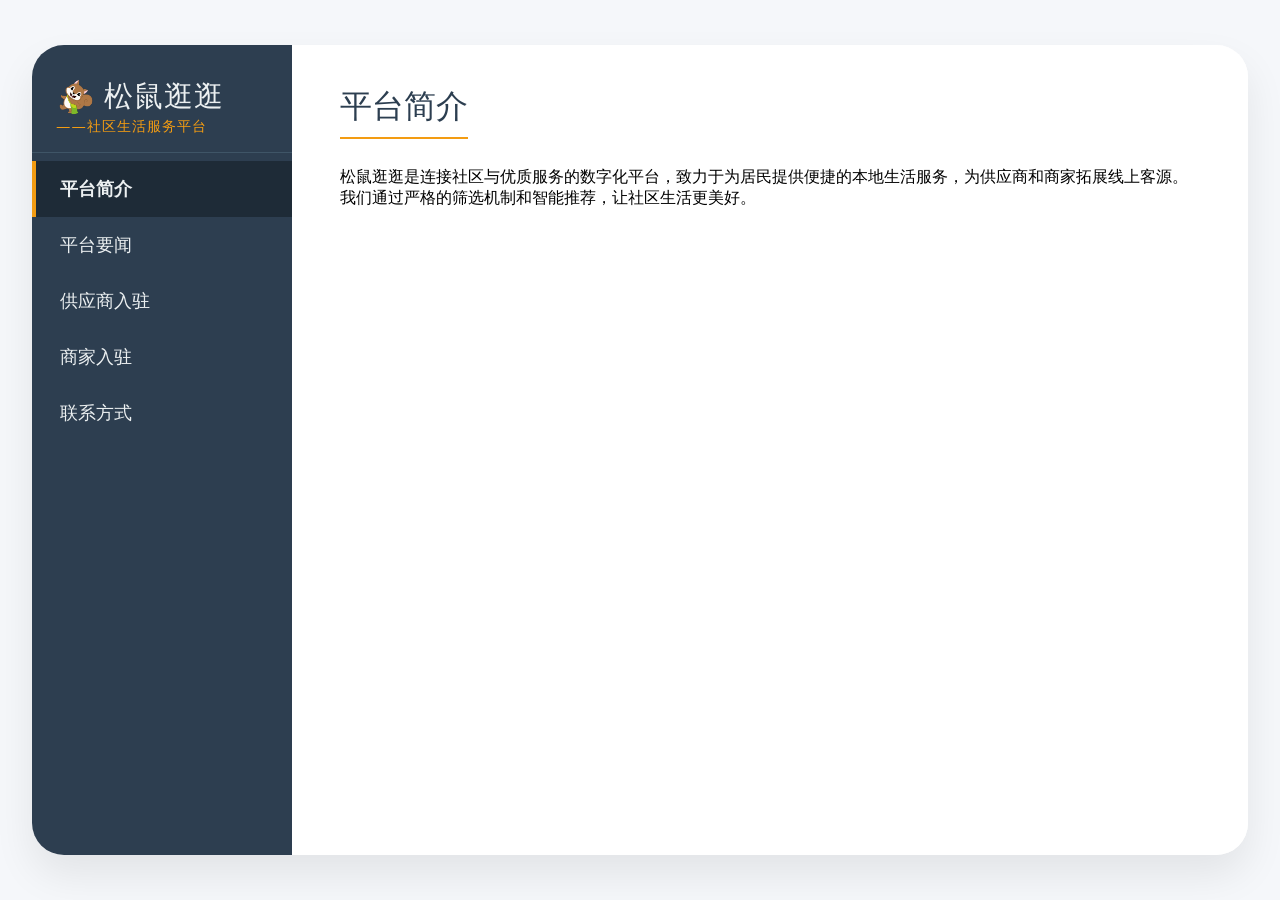
==== public/index.html @ 9945c1ae "更新 index.html" ====
<!DOCTYPE html>
<html lang="zh-CN">
<head>
    <meta charset="UTF-8">
    <meta name="viewport" content="width=device-width, initial-scale=1.0">
    <title>松鼠逛逛 · 社区生活服务</title>
    <link rel="stylesheet" href="css/style.css">
    <!-- 天地图 API (使用您的密钥) -->
    <script type="text/javascript" src="https://api.tianditu.gov.cn/api?v=4.0&tk=0a38cebb8893c8ae603090f97803e3af"></script>
</head>
<body>
    <div class="container">
        <!-- 左侧固定菜单 -->
<aside class="sidebar">
    <div class="logo-area">
        <img src="images/logo.png" alt="松鼠逛逛" class="logo-img">
        <span class="logo-text">松鼠逛逛</span>
        <span class="slogan-inline">——社区生活服务平台</span>
    </div>
    <nav>   
             <ul>
                    <li class="menu-item active" data-target="intro">平台简介</li>
                    <li class="menu-item" data-target="news">平台要闻</li>
                    <li class="menu-item" data-target="supplier">供应商入驻</li>
                    <li class="menu-item" data-target="merchant">商家入驻</li>
                    <li class="menu-item" data-target="contact">联系方式</li>
                </ul>
            </nav>
        </aside>

        <!-- 右侧主要内容区域 -->
        <main class="content" id="content-area">
            <!-- 平台简介 -->
            <div id="intro" class="page active">
                <h2>平台简介</h2>
                <p>松鼠逛逛是连接社区与优质服务的数字化平台，致力于为居民提供便捷的本地生活服务，为供应商和商家拓展线上客源。我们通过严格的筛选机制和智能推荐，让社区生活更美好。</p>
            </div>

            <!-- 平台要闻 (动态加载) -->
            <div id="news" class="page">
                <h2>平台要闻</h2>
                <div id="news-list"></div>
            </div>

            <!-- 供应商入驻表单 -->
            <div id="supplier" class="page">
                <h2>供应商入驻</h2>
                <form id="supplierForm">
                    <label>店铺名称 <input type="text" name="shopName" required></label>
                    <label>联系人电话 <input type="tel" name="contactPhone" required></label>
                    <label>联系人姓名 <input type="text" name="contactName" required></label>
                    <div class="address-group">
                        <label>省市区</label>
                        <select id="supplierProvince" name="province" required></select>
                        <select id="supplierCity" name="city" required></select>
                        <select id="supplierDistrict" name="district" required></select>
                    </div>
                    <label>详细地址 <input type="text" name="detailAddress" required></label>
                    <button type="button" class="map-pick-btn" data-form="supplier">📍 地图选点</button>
                    <button type="submit" class="submit-btn">提交入驻申请</button>
                </form>
            </div>

            <!-- 商家入驻表单 -->
            <div id="merchant" class="page">
                <h2>商家入驻</h2>
                <form id="merchantForm">
                    <label>店铺名称 <input type="text" name="shopName" required></label>
                    <label>联系人电话 <input type="tel" name="contactPhone" required></label>
                    <label>联系人姓名 <input type="text" name="contactName" required></label>
                    <div class="address-group">
                        <label>省市区</label>
                        <select id="merchantProvince" name="province" required></select>
                        <select id="merchantCity" name="city" required></select>
                        <select id="merchantDistrict" name="district" required></select>
                    </div>
                    <label>详细地址 <input type="text" name="detailAddress" required></label>
                    <button type="button" class="map-pick-btn" data-form="merchant">📍 地图选点</button>
                    <button type="submit" class="submit-btn">提交入驻申请</button>
                </form>
            </div>

            <!-- 平台联系方式 -->
            <div id="contact" class="page">
                <h2>平台联系方式</h2>
                <p>📞 电话：<strong>400-123-4567</strong>  （请修改为实际电话）</p>
                <p>📧 邮箱：<strong>contact@songu.com</strong>  （请修改为实际邮箱）</p>
                <p>🏢 地址：<strong>上海市浦东新区松鼠大厦18F</strong>  （请修改为实际地址）</p>
                <p>⏰ 服务时间：周一至周日 9:00 - 21:00</p>
            </div>
        </main>
    </div>

    <!-- 地图选点弹窗 -->
<div id="mapModal" class="modal">
    <div class="modal-content">
        <span class="close">&times;</span>
        <div class="button-group">
            <input type="text" id="searchAddress" placeholder="输入地址搜索">
            <button id="searchBtn" style="background:#3498db; color:white; border:none; border-radius:8px; cursor:pointer;">搜索</button>
            <button id="locateBtn" style="background:#27ae60; color:white; border:none; border-radius:8px; cursor:pointer;">📍 定位</button>
        </div>
        <div id="mapContainer" style="width:100%; height:400px;"></div>
        <p>点击地图上的位置，系统将自动填充省市区及详细地址</p>
    </div>
</div>

    <script src="js/tianmap.js"></script>
    <script src="js/main.js?v=20260320"></script>
</body>
</html>
---- public/css/style.css ----
* {
    margin: 0;
    padding: 0;
    box-sizing: border-box;
    font-family: 'Segoe UI', Roboto, system-ui, sans-serif;
}

body {
    background: #f5f7fa;
    height: 100vh;
    display: flex;
    align-items: center;
    justify-content: center;
}

.container {
    display: flex;
    width: 1300px;
    max-width: 95vw;
    height: 90vh;
    min-height: 600px;
    background: white;
    border-radius: 32px;
    box-shadow: 0 20px 40px rgba(0,0,0,0.08);
    overflow: hidden;
}

/* 左侧菜单 */
.sidebar {
    width: 260px;
    background: #2d3e50;
    color: #ecf0f1;
    padding: 32px 0;
    display: flex;
    flex-direction: column;
    height: 100%;
    flex-shrink: 0;
}

.logo-area {
    display: flex;
    align-items: center;      /* 垂直居中对齐 */
    flex-wrap: wrap;          /* 小屏幕允许换行 */
    padding: 0 24px 16px 24px;
    border-bottom: 1px solid #3f5567;
    margin-bottom: 8px;
}

.logo-img {
    height: 40px;
    width: auto;
    margin-right: 8px;
    vertical-align: middle;
}
.logo-text {
    font-size: 1.8rem;
    font-weight: 400;
    letter-spacing: 1px;
    margin-right: 8px;        /* 与广告语的间距 */
    vertical-align: middle;
}

.slogan-inline {
    font-size: 0.9rem;        /* 小于主标题 */
    color: #f39c12;           /* 橙色 */
    letter-spacing: 1px;
    white-space: nowrap;      /* 默认不换行 */
    vertical-align: middle;
}

.sidebar nav ul {
    list-style: none;
}

.menu-item {
    padding: 16px 24px;
    font-size: 1.1rem;
    cursor: pointer;
    transition: 0.2s;
    border-left: 4px solid transparent;
}

.menu-item:hover {
    background: #3f5567;
    border-left-color: #f39c12;
}

.menu-item.active {
    background: #1e2b37;
    border-left-color: #f39c12;
    font-weight: 600;
}

/* 右侧内容 */
.content {
    flex: 1;
    padding: 40px 48px;
    overflow-y: auto;
    background: #ffffff;
}

.page {
    display: none;
}

.page.active {
    display: block;
}

h2 {
    font-size: 2rem;
    font-weight: 500;
    margin-bottom: 28px;
    color: #2c3e50;
    border-bottom: 2px solid #f39c12;
    padding-bottom: 8px;
    display: inline-block;
}

/* 新闻列表 */
.news-item {
    background: #f8f9fc;
    border-radius: 16px;
    padding: 20px 24px;
    margin-bottom: 20px;
    box-shadow: 0 4px 12px rgba(0,0,0,0.02);
    transition: 0.15s;
    border-left: 6px solid #f39c12;
}

.news-header {
    cursor: pointer;
    transition: background 0.2s;
    border-radius: 8px;
    padding: 4px 0;
}

.news-header:hover {
    background: #f0f2f5;
}

.news-item h3 {
    font-size: 1.4rem;
    color: #2c3e50;
    margin-bottom: 8px;
}

.news-time {
    font-size: 0.9rem;
    color: #7f8c8d;
    margin-bottom: 12px;
}

.news-content {
    display: none;
    margin-top: 12px;
    padding-left: 16px;
    border-left: 3px solid #f39c12;
    line-height: 1.7;
    color: #34495e;
}

/* 表单样式 */
form {
    max-width: 600px;
    background: #f9f9fc;
    padding: 32px;
    border-radius: 24px;
    box-shadow: 0 8px 20px rgba(0,0,0,0.02);
}

form label {
    display: block;
    margin-bottom: 20px;
    font-weight: 500;
    color: #2d3e50;
}

form input, form select {
    width: 100%;
    padding: 12px 16px;
    margin-top: 6px;
    border: 1px solid #d0d9e4;
    border-radius: 12px;
    font-size: 1rem;
    background: white;
    transition: 0.15s;
}

form input:focus, form select:focus {
    outline: none;
    border-color: #f39c12;
    box-shadow: 0 0 0 3px rgba(243,156,18,0.1);
}

.address-group select {
    width: calc(33.33% - 6px);
    margin-right: 6px;
    display: inline-block;
}

.address-group select:last-child {
    margin-right: 0;
}

.map-pick-btn {
    background: #3498db;
    color: white;
    border: none;
    padding: 12px 24px;
    border-radius: 30px;
    font-size: 1rem;
    font-weight: 600;
    cursor: pointer;
    margin: 10px 0 20px 0;
    border: none;
    transition: 0.15s;
}

.map-pick-btn:hover {
    background: #2980b9;
}

button[type="submit"] {
    background: #f39c12;
    color: white;
    border: none;
    padding: 14px 28px;
    border-radius: 40px;
    font-size: 1.1rem;
    font-weight: 600;
    cursor: pointer;
    width: 100%;
    transition: 0.15s;
}

button[type="submit"]:hover {
    background: #e67e22;
}

/* 地图弹窗 */
.modal {
    display: none;
    position: fixed;
    z-index: 1000;
    left: 0;
    top: 0;
    width: 100%;
    height: 100%;
    background: rgba(0,0,0,0.5);
    align-items: center;
    justify-content: center;
}

.modal-content {
    background: white;
    width: 700px;
    max-width: 90%;
    border-radius: 28px;
    padding: 24px;
    position: relative;
}

.close {
    position: absolute;
    right: 20px;          /* 从右侧偏移20px */
    top: 15px;            /* 从顶部偏移15px */
    font-size: 28px;
    font-weight: 600;
    color: #aaa;
    cursor: pointer;
    z-index: 10;          /* 确保在顶层 */
}
.close:hover {
    color: #333;
}

#mapContainer {
    border-radius: 16px;
    margin: 16px 0;
}

/* 手机端优化 */
@media (max-width: 800px) {
    .container {
        flex-direction: column;
        height: 100vh;                /* 固定为视口高度，确保粘性定位有效 */
        border-radius: 0;
        min-height: auto;
    }

    .sidebar {
        width: 100%;
        height: auto;
        padding: 12px 8px;
        position: sticky;              /* 粘性定位 */
        top: 0;                        /* 固定在顶部 */
        z-index: 10;                   /* 确保位于内容之上 */
        background: #2d3e50;           /* 与侧边栏背景色一致，防止内容透出 */
    }

    .content {
        flex: 1;                        /* 占据剩余高度 */
        overflow-y: auto;                /* 允许滚动 */
        padding: 16px;
        justify-content: flex-start;
        -webkit-overflow-scrolling: touch; /* iOS 平滑滚动 */
    }

    .logo-img {
        height: 30px;
    }

    .logo-text {
        font-size: 1.5rem;
    }

    .slogan-inline {
        font-size: 0.8rem;
        white-space: normal;            /* 小屏幕允许换行 */
    }

    .sidebar nav ul {
        display: flex;
        flex-wrap: wrap;
        justify-content: center;
        gap: 4px;
    }

    .menu-item {
        display: inline-block;
        width: auto;
        border-left: none;
        border-bottom: 3px solid transparent;
        padding: 8px 12px;
        font-size: 0.95rem;
    }

    .menu-item.active {
        border-bottom-color: #f39c12;
        background: none;
    }

    h2 {
        font-size: 1.6rem;
        margin-bottom: 16px;
    }

    form {
        padding: 20px;
    }

    .address-group select {
        width: 100%;
        margin-right: 0;
        margin-bottom: 8px;
    }

    .map-pick-btn,
    button[type="submit"] {
        width: 100%;
    }
}

/* 地图弹窗头部布局 */
.modal-content {
    position: relative;
    padding-top: 50px; /* 为关闭按钮留出空间 */
}

.close {
    position: absolute;
    right: 15px;
    top: 10px;
    z-index: 20;
    font-size: 28px;
    font-weight: 600;
    color: #aaa;
    cursor: pointer;
}

.close:hover {
    color: #333;
}

/* 搜索行按钮组 */
.button-group {
    display: flex;
    gap: 8px;
    margin-bottom: 10px;
}

.button-group input {
    flex: 2; /* 搜索框占更多空间 */
    min-width: 0; /* 防止溢出 */
}

.button-group button {
    flex: 1; /* 两个按钮等宽 */
    white-space: nowrap;
    padding: 8px 0;
}

.submit-link {
    display: inline-block;
    background: #f39c12;
    color: white;
    border: none;
    padding: 14px 28px;
    border-radius: 40px;
    font-size: 1.1rem;
    font-weight: 600;
    cursor: pointer;
    width: 100%;
    text-align: center;
    text-decoration: none;
    transition: 0.15s;
}
.submit-link:hover {
    background: #e67e22;
}
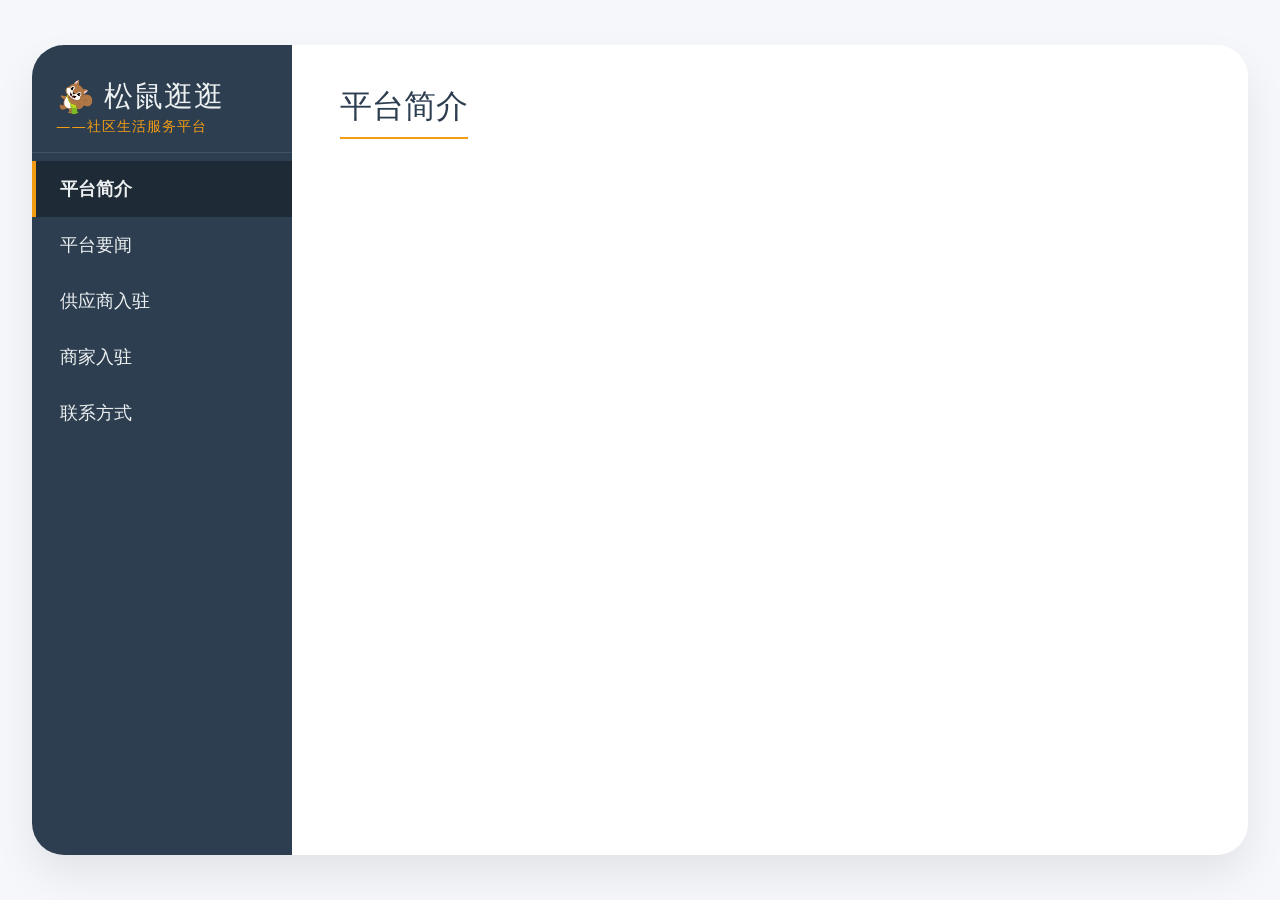
==== commit 88fdf8fd: "增加图片" ====
--- a/public/index.html
+++ b/public/index.html
@@ -32,9 +32,9 @@
         <main class="content" id="content-area">
             <!-- 平台简介 -->
             <div id="intro" class="page active">
-                <h2>平台简介</h2>
-                <p>松鼠逛逛是连接社区与优质服务的数字化平台，致力于为居民提供便捷的本地生活服务，为供应商和商家拓展线上客源。我们通过严格的筛选机制和智能推荐，让社区生活更美好。</p>
-            </div>
+    <h2>平台简介</h2>
+    <div id="intro-content"></div>
+</div>
 
             <!-- 平台要闻 (动态加载) -->
             <div id="news" class="page">
--- a/public/css/style.css
+++ b/public/css/style.css
@@ -418,4 +418,12 @@
 }
 .submit-link:hover {
     background: #e67e22;
+}
+
+#intro-content img {
+    max-width: 100%;
+    height: auto;
+    border-radius: 8px;
+    box-shadow: 0 2px 8px rgba(0,0,0,0.1);
+    margin: 16px 0;
 }
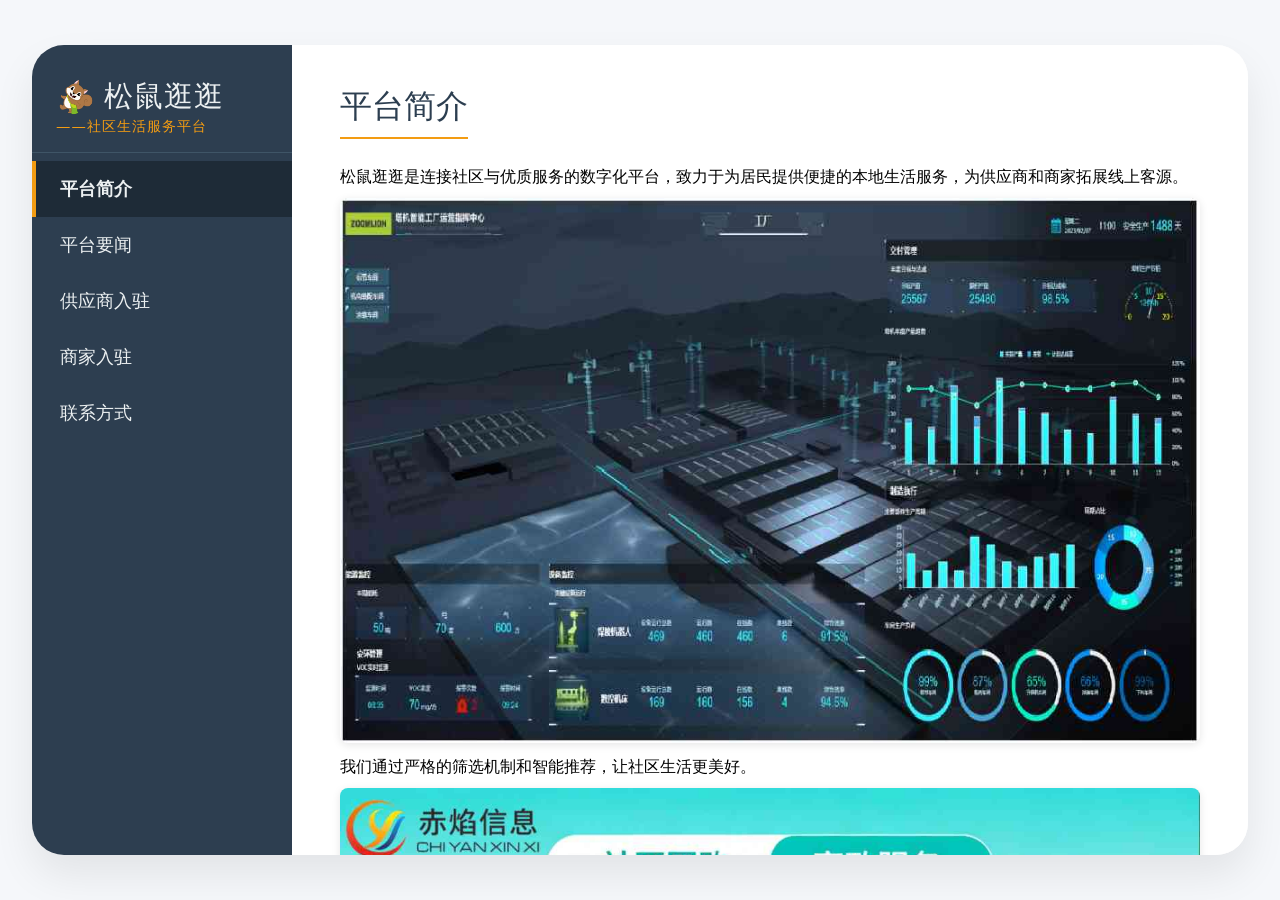
==== commit 1c3dcf94: "增加二维码" ====
--- a/public/index.html
+++ b/public/index.html
@@ -83,10 +83,35 @@
             <!-- 平台联系方式 -->
             <div id="contact" class="page">
                 <h2>平台联系方式</h2>
-                <p>📞 电话：<strong>400-123-4567</strong>  （请修改为实际电话）</p>
-                <p>📧 邮箱：<strong>contact@songu.com</strong>  （请修改为实际邮箱）</p>
-                <p>🏢 地址：<strong>上海市浦东新区松鼠大厦18F</strong>  （请修改为实际地址）</p>
-                <p>⏰ 服务时间：周一至周日 9:00 - 21:00</p>
+                <p>📞 电话：<strong>023-65180956</strong>  </p>
+
+                <p>🔗 网址：<strong>https://hsyg.pages.dev</strong>  </p>
+
+                <p>🏢 地址：<strong>重庆市沙坪坝区南希经济园46号</strong>  </p>
+
+                <p>⏰ 服务时间：周一至周日 8:30 - 22:00</p>
+                <!-- 二维码区域 -->
+<div class="qrcode-section">
+    <h3>扫码关注我们</h3>
+    <div class="qrcode-grid">
+        <div class="qrcode-item">
+            <img src="images/qrcode_gzh.png" alt="松鼠逛逛公众号" class="qrcode-img">
+            <span>公众号</span>
+        </div>
+        <div class="qrcode-item">
+            <img src="images/qrcode_mini.png" alt="松鼠逛逛小程序" class="qrcode-img">
+            <span>小程序</span>
+        </div>
+        <div class="qrcode-item">
+            <img src="images/qrcode_user.png" alt="松鼠逛逛用户端" class="qrcode-img">
+            <span>用户端</span>
+        </div>
+        <div class="qrcode-item">
+            <img src="images/qrcode_merchant.png" alt="松鼠逛逛商家端" class="qrcode-img">
+            <span>商家端</span>
+        </div>
+    </div>
+</div>
             </div>
         </main>
     </div>
--- a/public/css/style.css
+++ b/public/css/style.css
@@ -426,4 +426,93 @@
     border-radius: 8px;
     box-shadow: 0 2px 8px rgba(0,0,0,0.1);
     margin: 16px 0;
+}
+
+/* 新闻正文内的图片 */
+.news-content img {
+    max-width: 100%;
+    height: auto;
+    border-radius: 8px;
+    box-shadow: 0 2px 8px rgba(0,0,0,0.1);
+    margin: 12px 0;
+}
+
+/* 二维码区域 */
+.qrcode-section {
+    margin-top: 40px;
+    text-align: center;
+}
+.qrcode-section h3 {
+    font-size: 1.4rem;
+    color: #2c3e50;
+    margin-bottom: 20px;
+}
+.qrcode-grid {
+    display: flex;
+    flex-wrap: wrap;
+    justify-content: center;
+    gap: 30px;
+}
+.qrcode-item {
+    text-align: center;
+    cursor: pointer;
+}
+.qrcode-img {
+    width: 120px;
+    height: 120px;
+    border-radius: 12px;
+    box-shadow: 0 4px 12px rgba(0,0,0,0.1);
+    transition: transform 0.2s;
+}
+.qrcode-img:hover {
+    transform: scale(1.05);
+}
+.qrcode-item span {
+    display: block;
+    margin-top: 8px;
+    font-size: 0.9rem;
+    color: #7f8c8d;
+}
+
+/* 放大模态框 */
+.qrcode-modal {
+    display: none;
+    position: fixed;
+    z-index: 2000;
+    left: 0;
+    top: 0;
+    width: 100%;
+    height: 100%;
+    background-color: rgba(0,0,0,0.9);
+    align-items: center;
+    justify-content: center;
+}
+.qrcode-modal-content {
+    max-width: 90%;
+    max-height: 90%;
+    text-align: center;
+}
+.qrcode-modal img {
+    max-width: 100%;
+    max-height: 90vh;
+    border-radius: 12px;
+    box-shadow: 0 0 20px rgba(0,0,0,0.3);
+}
+.qrcode-modal-close {
+    position: absolute;
+    top: 20px;
+    right: 35px;
+    color: #fff;
+    font-size: 40px;
+    font-weight: bold;
+    cursor: pointer;
+}
+.qrcode-modal-close:hover {
+    color: #f39c12;
+}
+.download-tip {
+    color: white;
+    margin-top: 20px;
+    font-size: 14px;
+    text-align: center;
 }
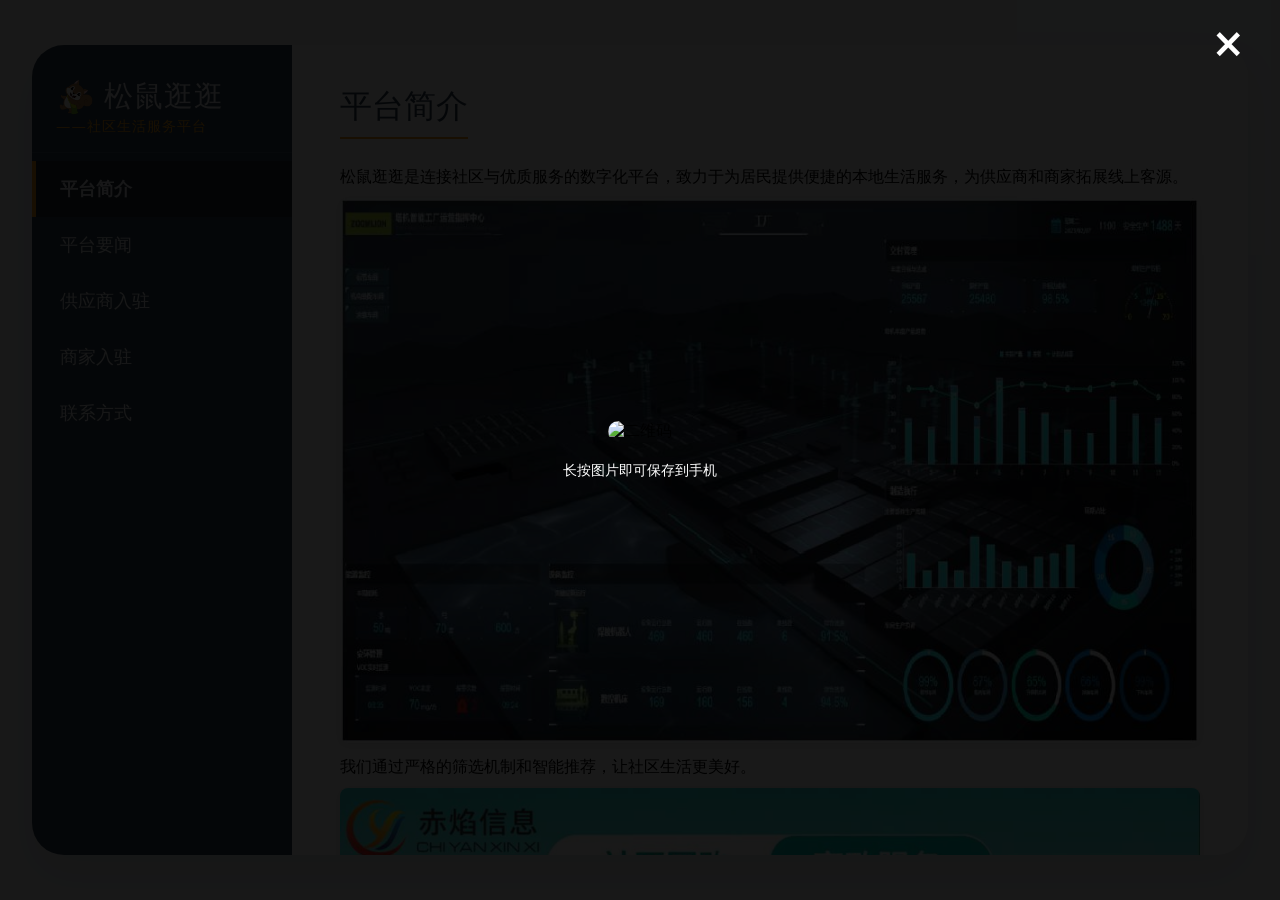
==== commit 0107197f: "更新 index.html" ====
--- a/public/index.html
+++ b/public/index.html
@@ -82,39 +82,35 @@
 
             <!-- 平台联系方式 -->
             <div id="contact" class="page">
-                <h2>平台联系方式</h2>
-                <p>📞 电话：<strong>023-65180956</strong>  </p>
+    <h2>平台联系方式</h2>
+    <p>📞 电话：<strong>023-65180956</strong></p>
+    <p>📱 网址：<strong>https://hsyg.pages.dev</strong></p>
+    <p>📧 地址：<strong>重庆市沙坪坝区南溪经济园46号</strong></p>
+    <p>📅 服务时间：<strong>周一至周日 8:30 - 22:00</strong></p>
 
-                <p>🔗 网址：<strong>https://hsyg.pages.dev</strong>  </p>
-
-                <p>🏢 地址：<strong>重庆市沙坪坝区南希经济园46号</strong>  </p>
-
-                <p>⏰ 服务时间：周一至周日 8:30 - 22:00</p>
-                <!-- 二维码区域 -->
-<div class="qrcode-section">
-    <h3>扫码关注我们</h3>
-    <div class="qrcode-grid">
-        <div class="qrcode-item">
-            <img src="images/qrcode_gzh.png" alt="松鼠逛逛公众号" class="qrcode-img">
-            <span>公众号</span>
-        </div>
-        <div class="qrcode-item">
-            <img src="images/qrcode_mini.png" alt="松鼠逛逛小程序" class="qrcode-img">
-            <span>小程序</span>
-        </div>
-        <div class="qrcode-item">
-            <img src="images/qrcode_user.png" alt="松鼠逛逛用户端" class="qrcode-img">
-            <span>用户端</span>
-        </div>
-        <div class="qrcode-item">
-            <img src="images/qrcode_merchant.png" alt="松鼠逛逛商家端" class="qrcode-img">
-            <span>商家端</span>
+    <!-- 二维码区域 -->
+    <div class="qrcode-section">
+        <h3>扫码关注我们</h3>
+        <div class="qrcode-grid">
+            <div class="qrcode-item">
+                <img src="images/qrcode_gzh.png" alt="公众号" class="qrcode-img">
+                <span>公众号</span>
+            </div>
+            <div class="qrcode-item">
+                <img src="images/qrcode_mini.png" alt="小程序" class="qrcode-img">
+                <span>小程序</span>
+            </div>
+            <div class="qrcode-item">
+                <img src="images/qrcode_user.png" alt="用户端" class="qrcode-img">
+                <span>用户端</span>
+            </div>
+            <div class="qrcode-item">
+                <img src="images/qrcode_merchant.png" alt="商家端" class="qrcode-img">
+                <span>商家端</span>
+            </div>
         </div>
     </div>
 </div>
-            </div>
-        </main>
-    </div>
 
     <!-- 地图选点弹窗 -->
 <div id="mapModal" class="modal">
--- a/public/css/style.css
+++ b/public/css/style.css
@@ -474,7 +474,7 @@
     color: #7f8c8d;
 }
 
-/* 放大模态框 */
+/* 二维码放大模态框 */
 .qrcode-modal {
     display: none;
     position: fixed;
@@ -484,20 +484,25 @@
     width: 100%;
     height: 100%;
     background-color: rgba(0,0,0,0.9);
+    display: flex;
+    flex-direction: column;
     align-items: center;
     justify-content: center;
 }
+
 .qrcode-modal-content {
+    text-align: center;
     max-width: 90%;
-    max-height: 90%;
-    text-align: center;
-}
+    max-height: 80vh;
+}
+
 .qrcode-modal img {
     max-width: 100%;
-    max-height: 90vh;
+    max-height: 80vh;
     border-radius: 12px;
     box-shadow: 0 0 20px rgba(0,0,0,0.3);
 }
+
 .qrcode-modal-close {
     position: absolute;
     top: 20px;
@@ -506,13 +511,24 @@
     font-size: 40px;
     font-weight: bold;
     cursor: pointer;
+    z-index: 2001;
 }
 .qrcode-modal-close:hover {
     color: #f39c12;
 }
+
+/* 提示语：图片下方居中 */
 .download-tip {
     color: white;
-    margin-top: 20px;
     font-size: 14px;
     text-align: center;
+    margin-top: 20px;
+    width: 100%;
+    box-sizing: border-box;
+}
+
+/* 联系方式区域行距 */
+#contact p {
+    margin-bottom: 12px;   /* 增加段落间距 */
+    line-height: 1.8;      /* 增加行高 */
 }
